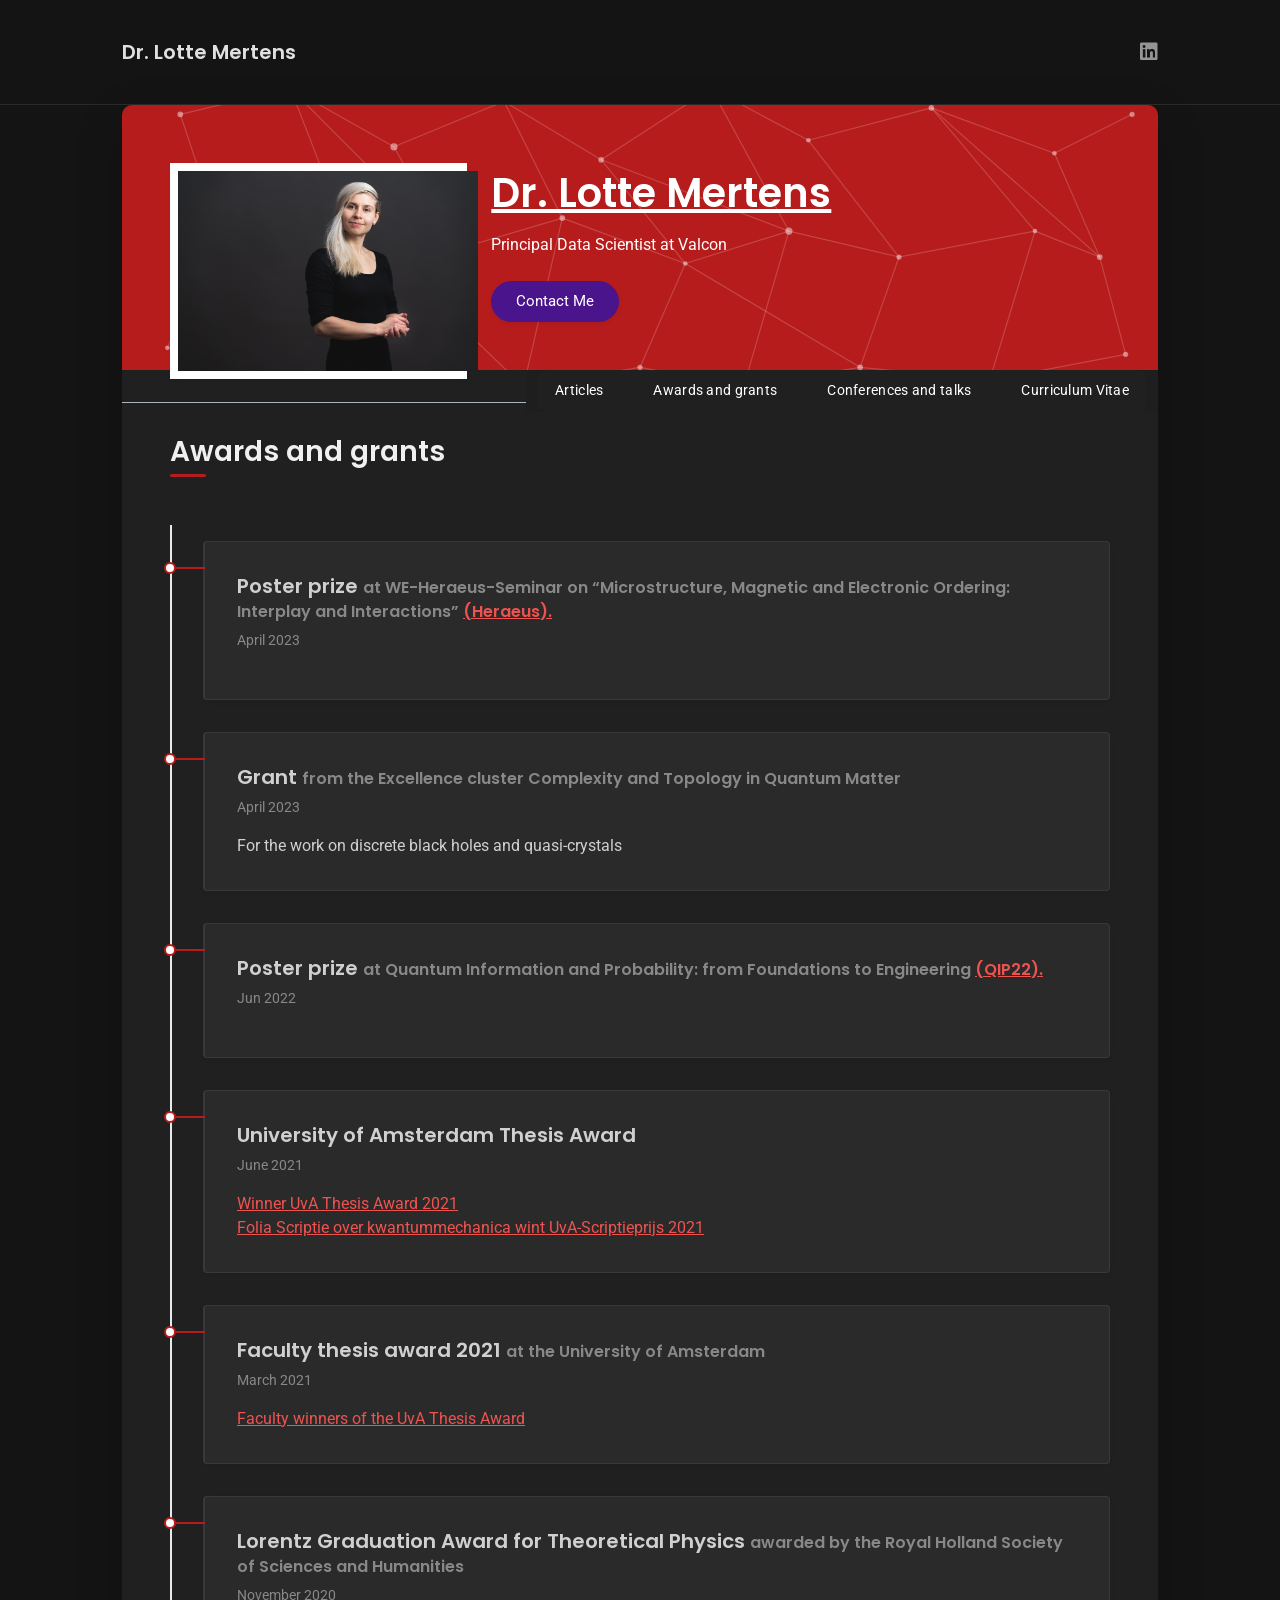
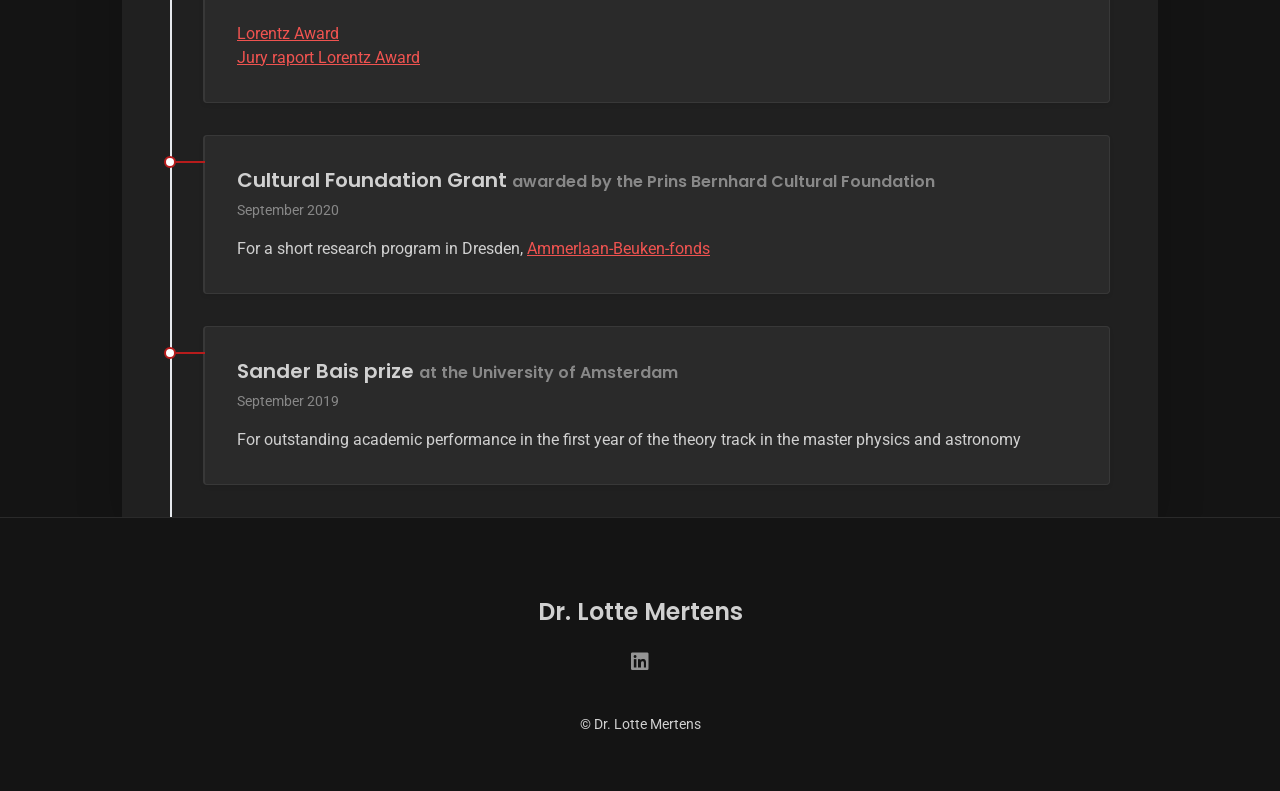
==== AG.html @ 079dd15e "Add LM favicon and constellation background to hero section" ====
<!DOCTYPE html>
<html lang="en-US">
  <head>
    <meta charset="UTF-8">
    <meta http-equiv="X-UA-Compatible" content="IE=edge">
      <meta name="description" content="Awards and Grants">
  <meta name="keywords" content="Lorentz prijs, UvA thesis prijs, Lotte Mertens, Poster Prijs, Sander Bias">
  <meta name="author" content="Lotte Mertens">
    <meta name="viewport" content="width=device-width, initial-scale=1">
    <title>Lotte Mertens Awards and Grants</title>
    <link rel="icon" href="favicon.svg" type="image/svg+xml">
    <link rel="preconnect" href="https://fonts.gstatic.com" crossorigin="crossorigin"/>
    <link rel="preload" as="style" href="https://fonts.googleapis.com/css2?family=Poppins:wght@600&amp;family=Roboto:wght@300;400;500;700&amp;display=swap"/>
    <link rel="stylesheet" href="https://fonts.googleapis.com/css2?family=Poppins:wght@600&amp;family=Roboto:wght@300;400;500;700&amp;display=swap" media="print" onload="this.media='all'"/>
    <noscript>
      <link rel="stylesheet" href="https://fonts.googleapis.com/css2?family=Poppins:wght@600&amp;family=Roboto:wght@300;400;500;700&amp;display=swap"/>
    </noscript>
    <link href="css/font-awesome/css/all.min.css?ver=2.0.0" rel="stylesheet">
    <link href="css/bootstrap.min.css?ver=2.0.0" rel="stylesheet">
    <link href="css/aos.css?ver=2.0.0" rel="stylesheet">
    <link href="css/main.css?ver=2.0.0" rel="stylesheet">
    <noscript>
      <style type="text/css">
        [data-aos] {
            opacity: 1 !important;
            transform: translate(0) scale(1) !important;
        }
      </style>
    </noscript>
  </head>
  <body id="top">
    <header class="d-print-none">
      <div class="container text-center text-lg-left">
        <div class="py-3 clearfix">
          <h1 class="site-title mb-0">Dr. Lotte Mertens</h1>
          <div class="site-nav">
            <nav role="navigation">
              <ul class="nav justify-content-center">
                <li class="nav-item"><a class="nav-link" href="https://www.linkedin.com/in/lotte-mertens-5a8a19a5/" title="LinkedIn"><i class="fab fa-linkedin"></i><span class="menu-title sr-only">LinkedIn</span></a>
                </li>
              </ul>
            </nav>
          </div>
        </div>
      </div>
    </header>
    <div class="page-content">
      <div class="container">
<div class="cover shadow-lg">
  <div class="cover-bg p-3 p-lg-4 text-white">
    <div class="row">
      <div class="col-lg-4 col-md-5">
        <div class="avatar hover-effect bg-white shadow-sm p-1"><img src="images/avatar.jpg" alt="Lotte Mertens" width="300" height="200"/></div>
      </div>
      <div class="col-lg-8 col-md-7 text-center text-md-start">
        <h2 class="h1 mt-2" data-aos="fade-left" data-aos-delay="0"><a class="text-white" href="index.html"> Dr. Lotte Mertens </a></h2>
        <p data-aos="fade-left" data-aos-delay="100">Principal Data Scientist at Valcon</p>
        <div class="d-print-none" data-aos="fade-left" data-aos-delay="200"><!-- <a class="btn btn-light shadow-sm mt-1 me-1" href="CV.pdf" target="_blank">Download CV</a> --><a class="btn btn-success shadow-sm mt-1" href="#contact">Contact Me</a></div>
      </div>
    </div>
  </div>
     <div class="site-nav">
            <nav role="navigation">
            <div class="container text-white site-page-nav">
            
			<div class="cover text-white">
              <ul class="nav justify-content-center">             
                <li class="nav-item " style="text-color: white" ><a class="btn text-white" href="Articles.html"> Articles </a>
                </li>
                 <li class="nav-item"><a class="btn text-white " href="AG.html"> Awards and grants </a>
                </li>
                 <li class="nav-item"><a class="btn text-white" href="Conferences.html"> Conferences and talks </a>
                </li> 
                <li class="nav-item"><a class="btn text-white" href="CV.html"> Curriculum Vitae </a>
                </li>
              </ul>
            </nav>
          </div>
   
  <hr class="d-print-none"/>
  <div class="work-experience-section px-3 px-lg-4">
    <h2 class="h3 mb-4 section-heading">Awards and grants</h2>
    <div class="timeline">
    <div class="timeline-card timeline-card-primary card shadow-sm">
        <div class="card-body">
          <div class="h5 mb-1">Poster prize <span class="text-muted h6">at WE-Heraeus-Seminar on “Microstructure, Magnetic and Electronic Ordering: Interplay and Interactions” <a href="https://www.we-heraeus-stiftung.de/veranstaltungen/microstructure-magnetic-and-electronic-ordering-interplay-and-interactions/report/"> (Heraeus). </a></span></div>
          <div class="text-muted text-small mb-2">April 2023 </div>
       </div>
      </div>
      
    <div class="timeline-card timeline-card-primary card shadow-sm">
        <div class="card-body">
          <div class="h5 mb-1"> Grant <span class="text-muted h6">from the Excellence cluster
Complexity and Topology in Quantum Matter </span></div>
          <div class="text-muted text-small mb-2">April 2023 </div>
          
          <div> For the work on discrete black holes and quasi-crystals </div>
          
       </div>
      </div>
      
      
      <div class="timeline-card timeline-card-primary card shadow-sm">
        <div class="card-body">
          <div class="h5 mb-1">Poster prize <span class="text-muted h6">at Quantum Information and Probability: from Foundations to Engineering <a href="https://lnu.se/en/meet-linnaeus-university/current/events/2022/qip22/"> (QIP22). </a></span></div>
          <div class="text-muted text-small mb-2">Jun 2022 </div>
       </div>
      </div>
      <div class="timeline-card timeline-card-primary card shadow-sm">
        <div class="card-body">
          <div class="h5 mb-1"> University of Amsterdam Thesis Award <span class="text-muted h6"> </span></div>
          <div class="text-muted text-small mb-2">June 2021</div>
          <div> <a href="https://bridge.uva.nl/page/scriptieprijs?lang=en-GB"> Winner UvA Thesis Award 2021 </a> </div>
          <div>
          <a href="https://www.folia.nl/actueel/146177/scriptie-over-kwantummechanica-wint-uva-scriptieprijs-2021"> Folia Scriptie over kwantummechanica wint UvA-Scriptieprijs 2021 </a>
          </div>
        </div>
      </div>
      <div class="timeline-card timeline-card-primary card shadow-sm">
        <div class="card-body">
          <div class="h5 mb-1"> Faculty thesis award 2021 <span class="text-muted h6">at the University of Amsterdam</span></div>
          <div class="text-muted text-small mb-2">March 2021</div>
          <div><a href="https://bridge.uva.nl/news/426776"> Faculty winners of the UvA Thesis Award </a> </div>
        </div>
      </div>
      <div class="timeline-card timeline-card-primary card shadow-sm">
        <div class="card-body">
          <div class="h5 mb-1"> Lorentz Graduation Award for Theoretical
Physics <span class="text-muted h6"> awarded by the Royal Holland
Society of Sciences and Humanities</span></div>
          <div class="text-muted text-small mb-2">November 2020</div>
          <div> <a href="https://iop.uva.nl/content/news/2020/11/lotte-mertens-wins-lorentz-graduation-award.html#:~:text=The%20Lorentz%20Graduation%20Award%20for%20Theoretical%20Physics%20is%20one%20of,supervision%20of%20Jasper%20van%20Wezel."> Lorentz Award </a> </div>
       <div> <a href="https://khmw.nl/wp-content/uploads/Juryrapport-Lorentz-Afstudeerprijs-voor-Theoretische-Natuurkunde-2020.pdf"> Jury raport Lorentz Award </a>   </div>    
        </div> 
      </div>
      <div class="timeline-card timeline-card-primary card shadow-sm">
        <div class="card-body">
          <div class="h5 mb-1"> Cultural Foundation Grant <span class="text-muted h6">awarded by the Prins Bernhard Cultural Foundation</span></div>
          <div class="text-muted text-small mb-2">September 2020</div>
          <div>For a short research program in Dresden, <a href="https://www.cultuurfonds.nl/fonds/ammerlaan-beuken-fonds"> Ammerlaan-Beuken-fonds </a>  </div>
        </div>
      </div>
      <div class="timeline-card timeline-card-primary card shadow-sm">
        <div class="card-body">
          <div class="h5 mb-1"> Sander Bais prize <span class="text-muted h6">at the University of Amsterdam </span></div>
          <div class="text-muted text-small mb-2"> September 2019</div>
          <div> For outstanding academic performance in the first year of the theory track in the master physics and astronomy  </div>
        </div>
      </div>
    </div>
  </div>
</div>
    </div>
    <footer class="pt-4 pb-4 text-muted text-center d-print-none">
      <div class="container">
        <div class="my-3">
          <div class="h4">Dr. Lotte Mertens</div>
          <div class="footer-nav">
            <nav role="navigation">
               <ul class="nav justify-content-center">
                <li class="nav-item"><a class="nav-link" href="https://www.linkedin.com/in/lotte-mertens-5a8a19a5/" title="LinkedIn"><i class="fab fa-linkedin"></i><span class="menu-title sr-only">LinkedIn</span></a>
                </li>
              </ul>
            </nav>
          </div>
        </div>
        <div class="text-small">
          <div class="mb-1">&copy; Dr. Lotte Mertens</div>
        </div>
      </div>
    </footer>
    <script src="scripts/bootstrap.bundle.min.js?ver=2.0.0"></script>
    <script src="scripts/aos.js?ver=2.0.0"></script>
    <script src="scripts/main.js?ver=2.0.0"></script>
  </body>
</html>
---- css/main.css ----
/* Buttons */
.butt {
   color: white;
   border: 1px outset #4A148C;
   background-color: #4A148C;
   height:50px;
   width:100px;
   padding:.375rem 
}
.butt:hover {
   color:#000;background-color:white ;border-color:#4A148C}


/* Inputs */
.bg-photo{ 
background-color: #B71C1C;
  background-image: url("data:image/svg+xml,%3Csvg xmlns='http://www.w3.org/2000/svg' width='100' height='100' viewBox='0 0 100 100'%3E%3Cg fill-rule='evenodd'%3E%3Cg fill='%23ffffff' fill-opacity='0.12'%3E%3Cpath opacity='.5' d='M96 [base64] 0v-9h-9v9h9zm-10 0v-9h-9v9h9zm-10 0v-9h-9v9h9zm-10 0v-9h-9v9h9zm-10 0v-9h-9v9h9zm-10 0v-9h-9v9h9zm-10 0v-9h-9v9h9zm-10 0v-9h-9v9h9zm-9-10h9v-9h-9v9zm10 0h9v-9h-9v9zm10 0h9v-9h-9v9zm10 0h9v-9h-9v9zm10 0h9v-9h-9v9zm10 0h9v-9h-9v9zm10 0h9v-9h-9v9zm10 0h9v-9h-9v9zm9-10v-9h-9v9h9zm-10 0v-9h-9v9h9zm-10 0v-9h-9v9h9zm-10 0v-9h-9v9h9zm-10 0v-9h-9v9h9zm-10 0v-9h-9v9h9zm-10 0v-9h-9v9h9zm-10 0v-9h-9v9h9zm-9-10h9v-9h-9v9zm10 0h9v-9h-9v9zm10 0h9v-9h-9v9zm10 0h9v-9h-9v9zm10 0h9v-9h-9v9zm10 0h9v-9h-9v9zm10 0h9v-9h-9v9zm10 0h9v-9h-9v9zm9-10v-9h-9v9h9zm-10 0v-9h-9v9h9zm-10 0v-9h-9v9h9zm-10 0v-9h-9v9h9zm-10 0v-9h-9v9h9zm-10 0v-9h-9v9h9zm-10 0v-9h-9v9h9zm-10 0v-9h-9v9h9zm-9-10h9v-9h-9v9zm10 0h9v-9h-9v9zm10 0h9v-9h-9v9zm10 0h9v-9h-9v9zm10 0h9v-9h-9v9zm10 0h9v-9h-9v9zm10 0h9v-9h-9v9zm10 0h9v-9h-9v9zm9-10v-9h-9v9h9zm-10 0v-9h-9v9h9zm-10 0v-9h-9v9h9zm-10 0v-9h-9v9h9zm-10 0v-9h-9v9h9zm-10 0v-9h-9v9h9zm-10 0v-9h-9v9h9zm-10 0v-9h-9v9h9zm-9-10h9v-9h-9v9zm10 0h9v-9h-9v9zm10 0h9v-9h-9v9zm10 0h9v-9h-9v9zm10 0h9v-9h-9v9zm10 0h9v-9h-9v9zm10 0h9v-9h-9v9zm10 0h9v-9h-9v9z'/%3E%3Cpath d='M6 5V0H5v5H0v1h5v94h1V6h94V5H6z'/%3E%3C/g%3E%3C/g%3E%3C/svg%3E");
  border-radius: 10px 10px 0 0; 
}

.bg-collapse{
background-color: white;
background-image: url('Collapse.jpeg');
background-size: 100% 100%;
padding: 10rem;
border-radius: 10px 10px 0 0; 
}


/* Timeline custom component */
.timeline {
  border-left: 2px solid #E6E9ED;
  padding: 1rem 0; }

.timeline-card {
  position: relative;
  margin-left: 31px;
  border-left: 2px solid;
  margin-bottom: 2rem; }

.timeline-card:last-child {
  margin-bottom: 1rem; }

.timeline-card:before {
  content: '';
  display: inline-block;
  position: absolute;
  background-color: #fff;
  border-radius: 10px;
  width: 12px;
  height: 12px;
  top: 20px;
  left: -41px;
  border: 2px solid;
  z-index: 2; }

.timeline-card:after {
  content: '';
  display: inline-block;
  position: absolute;
  background-color: currentColor;
  width: 29px;
  height: 2px;
  top: 25px;
  left: -29px;
  z-index: 1; }

.timeline-card-primary {
  border-left-color: #B71C1C; }

.timeline-card-primary:before {
  border-color: #B71C1C; }

.timeline-card-primary:after {
  background-color: #B71C1C; }

.timeline-card-success {
  border-left-color: #4A148C; }

.timeline-card-success:before {
  border-color: #4A148C; }

.timeline-card-success:after {
  background-color: #4A148C; }

html {
  scroll-behavior: smooth; }

.site-title {
  font-size: 1.25rem;
  line-height: 2.5rem; }

.nav-link {
  padding: 0;
  font-size: 1.25rem;
  line-height: 2.5rem;
  color: rgba(0, 0, 0, 0.5); }

.nav-link:hover,
.nav-link:focus,
.active .nav-link {
  color: rgba(0, 0, 0, 0.8); }

.nav-item + .nav-item {
  margin-left: 1rem; }

.cover {
  border-radius: 10px; }

.cover-bg {
  background-color: #B71C1C;
  background-image: url("../images/constellation.svg");
  background-size: cover;
  background-position: center;
  background-repeat: no-repeat;
  border-radius: 10px 10px 0 0; }

.avatar {
  max-width: 316px;
  max-height: 216px;
  margin-top: 10px;
  text-align: center;
  margin-left: auto;
  margin-right: auto; }

/* 
.avatar img {
   Safari 6.0 - 9.0 
  filter: grayscale(100%); }
 */

footer a:not(.nav-link) {
  color: inherit;
  border-bottom: 1px dashed;
  text-decoration: none;
  cursor: pointer; }

@media (min-width: 48em) {
  .site-title {
    float: left; }
  .site-nav {
    float: right; }
  .avatar {
    margin-bottom: -80px;
    margin-left: 0; } }

/* === Design refresh ====================================================== */

/* Dark page navigation bar */
.site-page-nav {
  background-color: #1e1e1e; }

.site-page-nav .btn {
  color: rgba(255, 255, 255, 0.8);
  font-size: 0.9rem;
  letter-spacing: 0.02em;
  border-radius: 0;
  padding: 0.6rem 1rem;
  transition: color 0.15s, background-color 0.15s; }

.site-page-nav .btn:hover {
  color: #fff;
  background-color: rgba(183, 28, 28, 0.3); }

/* Red accent button */
.btn-accent {
  background-color: #B71C1C;
  border-color: #B71C1C;
  color: #fff; }

.btn-accent:hover {
  background-color: #8e1414;
  border-color: #8e1414;
  color: #fff; }

/* Section headings with red underline accent */
.section-heading::after {
  content: '';
  display: block;
  width: 36px;
  height: 3px;
  background-color: #B71C1C;
  margin-top: 0.35rem;
  border-radius: 2px; }

/* Hero bio text in cover */
.hero-bio {
  font-size: 0.92rem;
  line-height: 1.65;
  opacity: 0.92; }

/* === Dark theme ========================================================== */

body {
  background-color: #141414;
  color: #d0d0d0; }

header {
  background-color: #141414;
  border-bottom: 1px solid #2a2a2a; }

.site-title {
  color: #e0e0e0 !important; }

.nav-link {
  color: rgba(255, 255, 255, 0.55) !important; }

.nav-link:hover,
.nav-link:focus,
.active .nav-link {
  color: rgba(255, 255, 255, 0.9) !important; }

.cover {
  background-color: #202020 !important; }

.card,
.card.shadow-sm {
  background-color: #2a2a2a !important;
  border-color: #383838 !important;
  color: #d0d0d0; }

.card-body {
  color: #d0d0d0; }

.text-muted {
  color: #888 !important; }

.text-secondary {
  color: #999 !important; }

.text-primary {
  color: #ef5350 !important; }

.text-success {
  color: #ef9a9a !important; }

a {
  color: #ef5350; }

a:hover {
  color: #B71C1C; }

hr {
  border-color: #2e2e2e;
  opacity: 1; }

.progress {
  background-color: #383838; }

.form-control {
  background-color: #2a2a2a;
  border-color: #383838;
  color: #d0d0d0; }

.form-control::placeholder {
  color: #555; }

.form-control:focus {
  background-color: #333;
  border-color: #B71C1C;
  color: #d0d0d0;
  box-shadow: 0 0 0 0.2rem rgba(183, 28, 28, 0.25); }

footer {
  background-color: #141414 !important;
  border-top: 1px solid #2a2a2a; }

.page-content {
  color: #d0d0d0; }

.about-section,
.work-experience-section,
.education-section,
.skills-section,
.contant-section {
  background-color: #202020; }

h1, h2, h3, h4, h5, h6 {
  color: #f0f0f0; }

.container {
  color: #d0d0d0; }

.border-secondary {
  border-color: #333 !important; }

/* ========================================================================= */

/* Compact conference cards */
.conference-card {
  border-left: 2px solid #B71C1C;
  padding: 0.45rem 0.9rem;
  margin-bottom: 0.4rem;
  background: #2a2a2a;
  border-radius: 0 3px 3px 0; }

.conference-card .conf-header {
  display: flex;
  justify-content: space-between;
  align-items: baseline;
  gap: 1rem; }

.conference-card .conf-title {
  font-weight: 600;
  font-size: 0.88rem;
  color: #f0f0f0; }

.conference-card .conf-date {
  font-size: 0.75rem;
  color: #777;
  white-space: nowrap;
  flex-shrink: 0; }

.conference-card .conf-desc {
  font-size: 0.82rem;
  color: #999;
  margin-top: 0.1rem;
  margin-bottom: 0; }

.conference-card img {
  margin-top: 0.5rem;
  max-width: 160px;
  height: auto;
  border-radius: 3px; }

/* Highlight cards (Recent highlights on homepage) */
.highlight-card {
  border-left: 3px solid #B71C1C;
  padding: 0.85rem 1rem 0.85rem 1.25rem;
  margin-bottom: 1.25rem;
  background: #2a2a2a;
  border-radius: 0 4px 4px 0;
  transition: box-shadow 0.15s; }

.highlight-card:hover {
  box-shadow: 0 2px 8px rgba(183, 28, 28, 0.15); }

.highlight-date {
  display: inline-block;
  font-size: 0.75rem;
  font-weight: 600;
  letter-spacing: 0.06em;
  text-transform: uppercase;
  color: #ef9a9a;
  margin-bottom: 0.4rem; }

.highlight-card p {
  margin-bottom: 0;
  color: #d0d0d0; }

/* Publication cards */
.paper-card {
  border-left: 3px solid #B71C1C;
  padding: 0.85rem 1rem 0.85rem 1.25rem;
  margin-bottom: 1.25rem;
  background: #2a2a2a;
  border-radius: 0 4px 4px 0;
  transition: box-shadow 0.15s; }

.paper-card:hover {
  box-shadow: 0 2px 8px rgba(183, 28, 28, 0.15); }

.paper-card .paper-title {
  font-weight: 600;
  margin-bottom: 0.2rem;
  color: #f0f0f0; }

.paper-card .paper-meta {
  font-size: 0.85rem;
  color: #6c757d;
  margin-bottom: 0.1rem; }

.paper-card .paper-abstract {
  font-size: 0.85rem;
  color: #6c757d;
  margin-top: 0.5rem;
  line-height: 1.55; }

/* All progress bars — unified red */
.progress-bar {
  background-color: #B71C1C !important; }

/* Education timeline — lighter red variant */
.timeline-card-success {
  border-left-color: #ef9a9a; }

.timeline-card-success:before {
  border-color: #ef9a9a; }

.timeline-card-success:after {
  background-color: #ef9a9a; }

/* ========================================================================= */

@media print {
  body {
    background-color: #fff; }
  .container {
    width: auto;
    max-width: 100%;
    padding: 0; }
  .cover, .cover-bg {
    border-radius: 0; }
  .cover.shadow-lg {
    box-shadow: none !important; }
  .cover-bg {
    padding: 5rem !important;
    padding-bottom: 10px !important; }
  .avatar {
    margin-top: -10px; }
  .about-section {
    padding: 6.5rem 5rem 2rem !important; }
  .skills-section,
  .work-experience-section,
  .education-section,
  .contant-section {
    padding: 1.5rem 5rem 2rem !important; }
  .page-break {
    padding-top: 5rem;
    page-break-before: always; } }
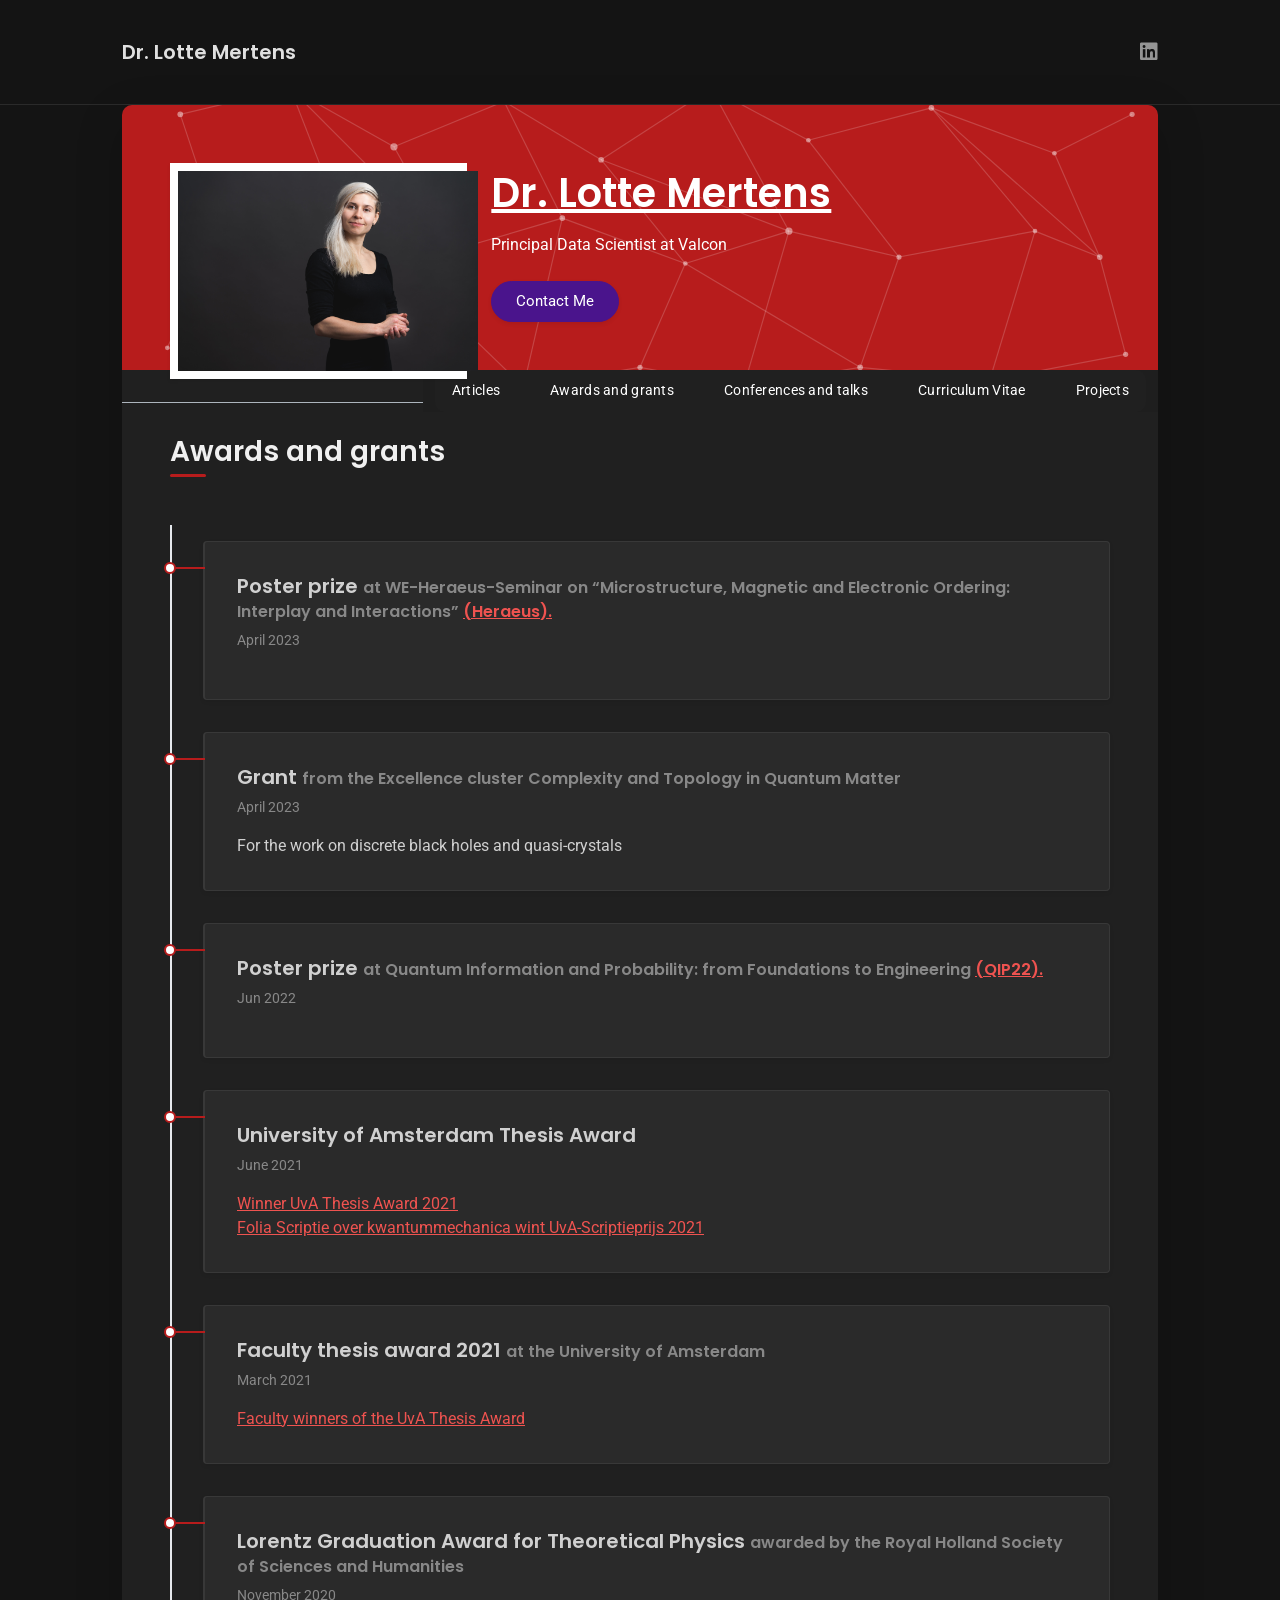
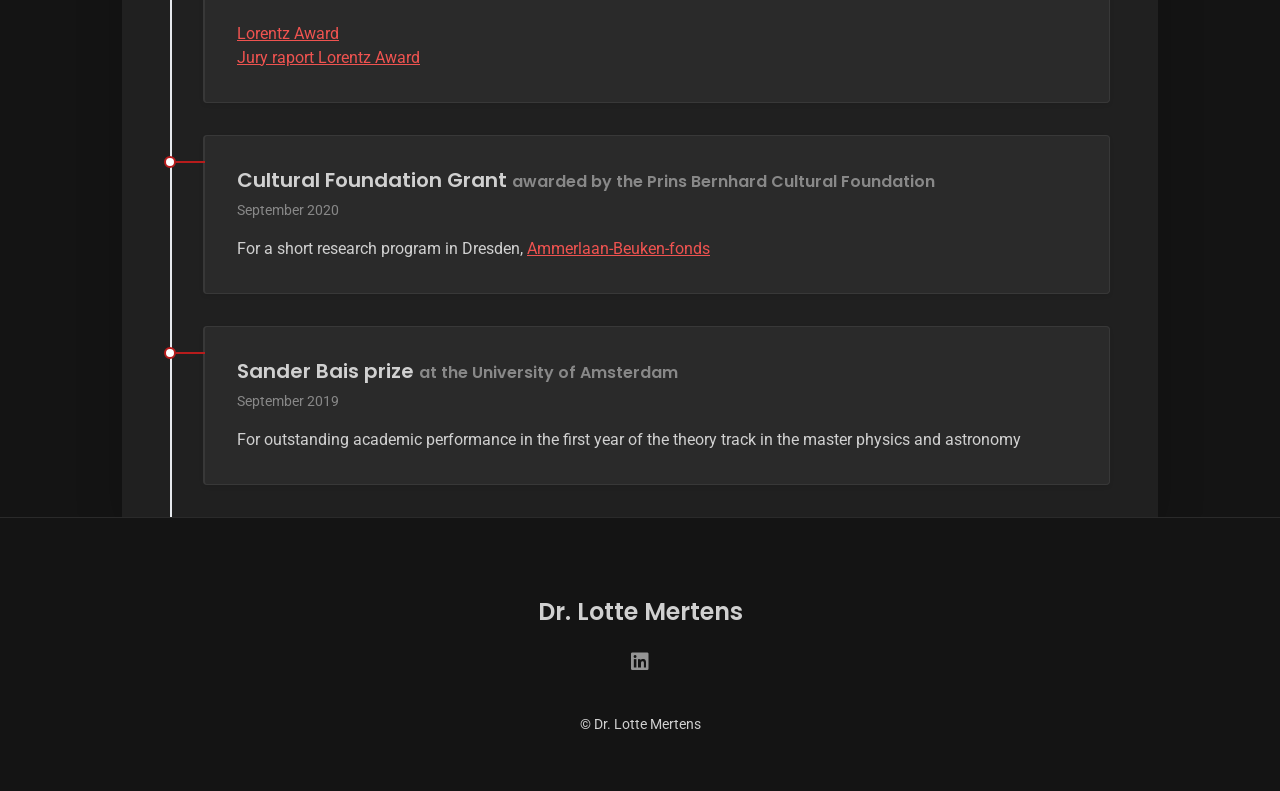
==== commit b47f6478: "Add Projects page with Windward card, add Projects to nav on all pages" ====
--- a/AG.html
+++ b/AG.html
@@ -72,6 +72,8 @@
                  <li class="nav-item"><a class="btn text-white" href="Conferences.html"> Conferences and talks </a>
                 </li> 
                 <li class="nav-item"><a class="btn text-white" href="CV.html"> Curriculum Vitae </a>
+                </li>
+                <li class="nav-item"><a class="btn text-white" href="Projects.html"> Projects </a>
                 </li>
               </ul>
             </nav>
--- a/css/main.css
+++ b/css/main.css
@@ -285,6 +285,48 @@
   border-color: #333 !important; }
 
 /* ========================================================================= */
+
+/* Project cards */
+.project-card {
+  border-left: 3px solid #B71C1C;
+  padding: 1.1rem 1.25rem;
+  margin-bottom: 1.5rem;
+  background: #2a2a2a;
+  border-radius: 0 4px 4px 0;
+  transition: box-shadow 0.15s; }
+
+.project-card:hover {
+  box-shadow: 0 2px 12px rgba(183, 28, 28, 0.2); }
+
+.project-title {
+  font-size: 1.15rem;
+  font-weight: 700;
+  color: #f0f0f0;
+  margin-bottom: 0.1rem; }
+
+.project-tagline {
+  font-size: 0.85rem;
+  color: #ef9a9a;
+  margin-bottom: 0; }
+
+.project-desc {
+  font-size: 0.88rem;
+  color: #b0b0b0;
+  line-height: 1.6;
+  margin-bottom: 0.75rem; }
+
+.project-tags {
+  display: flex;
+  flex-wrap: wrap;
+  gap: 0.4rem; }
+
+.project-tag {
+  font-size: 0.75rem;
+  background: #383838;
+  color: #999;
+  border-radius: 3px;
+  padding: 0.15rem 0.5rem;
+  letter-spacing: 0.02em; }
 
 /* Compact conference cards */
 .conference-card {
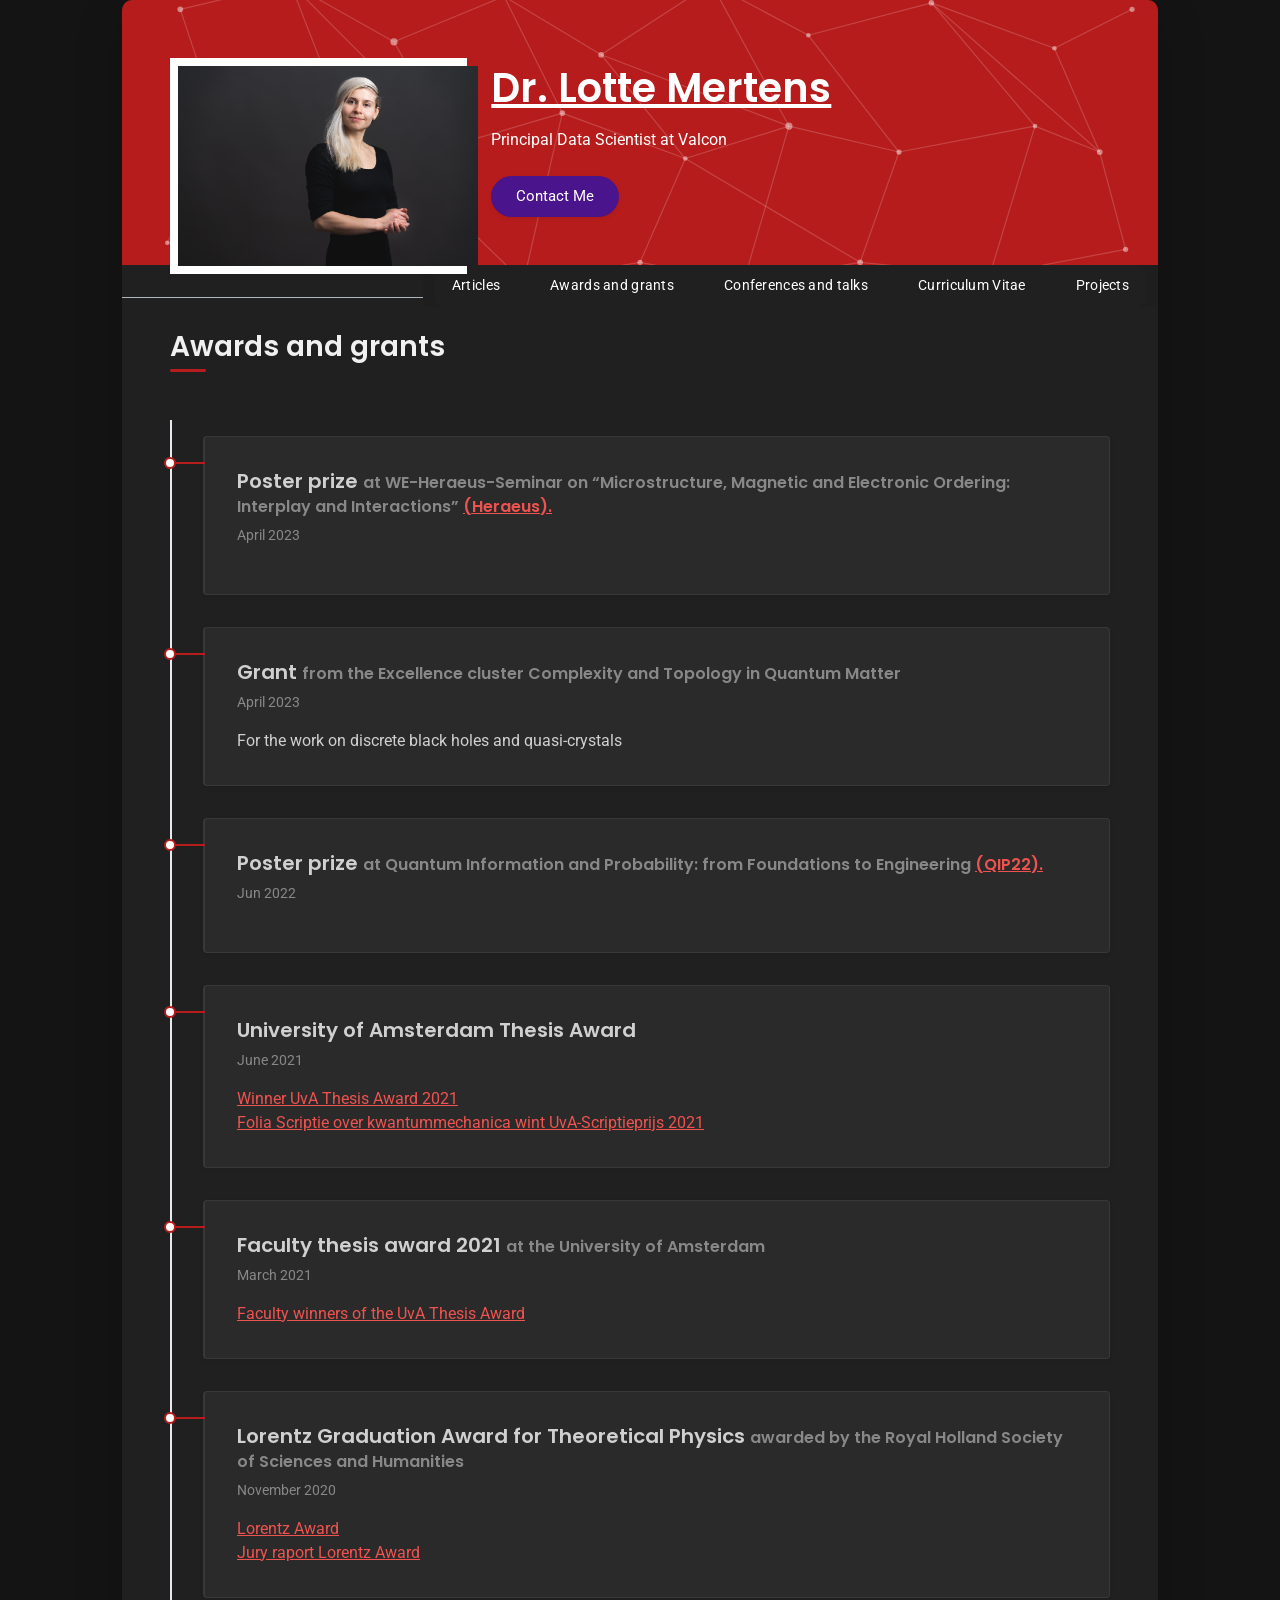
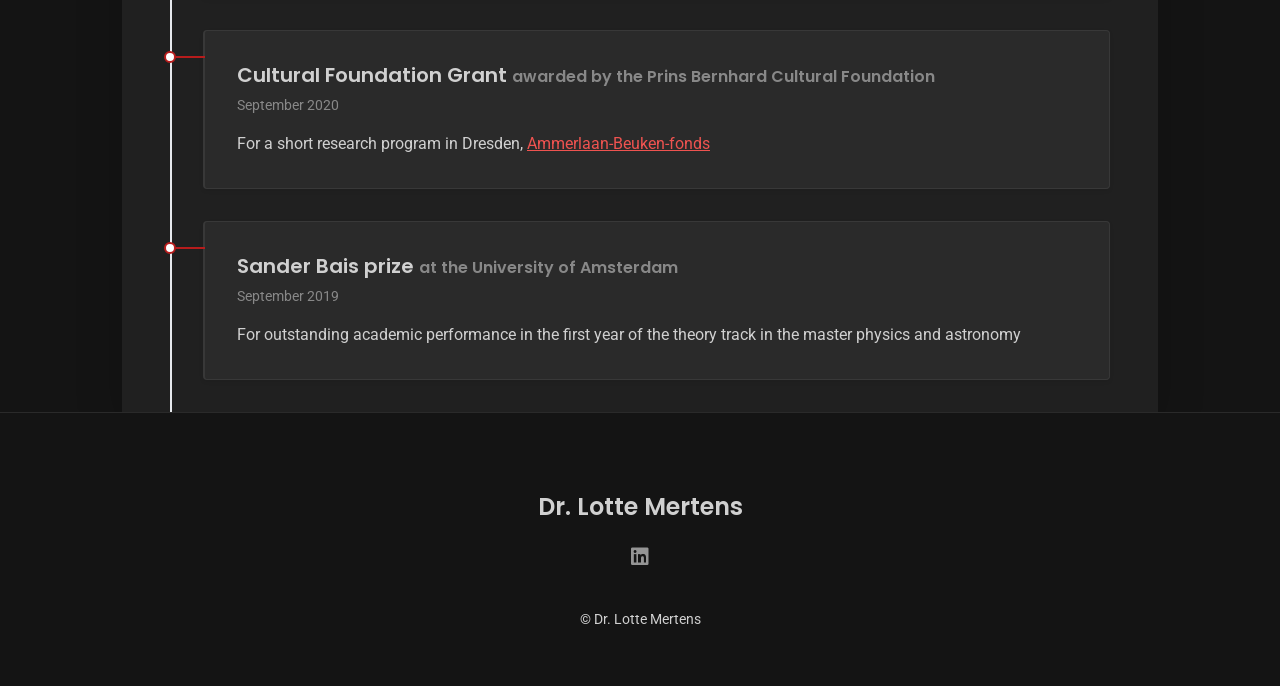
==== commit 51ebb853: "Remove redundant header with site title from all pages" ====
--- a/AG.html
+++ b/AG.html
@@ -29,22 +29,7 @@
     </noscript>
   </head>
   <body id="top">
-    <header class="d-print-none">
-      <div class="container text-center text-lg-left">
-        <div class="py-3 clearfix">
-          <h1 class="site-title mb-0">Dr. Lotte Mertens</h1>
-          <div class="site-nav">
-            <nav role="navigation">
-              <ul class="nav justify-content-center">
-                <li class="nav-item"><a class="nav-link" href="https://www.linkedin.com/in/lotte-mertens-5a8a19a5/" title="LinkedIn"><i class="fab fa-linkedin"></i><span class="menu-title sr-only">LinkedIn</span></a>
-                </li>
-              </ul>
-            </nav>
-          </div>
-        </div>
-      </div>
-    </header>
-    <div class="page-content">
+<div class="page-content">
       <div class="container">
 <div class="cover shadow-lg">
   <div class="cover-bg p-3 p-lg-4 text-white">
--- a/css/main.css
+++ b/css/main.css
@@ -195,12 +195,6 @@
   background-color: #141414;
   color: #d0d0d0; }
 
-header {
-  background-color: #141414;
-  border-bottom: 1px solid #2a2a2a; }
-
-.site-title {
-  color: #e0e0e0 !important; }
 
 .nav-link {
   color: rgba(255, 255, 255, 0.55) !important; }
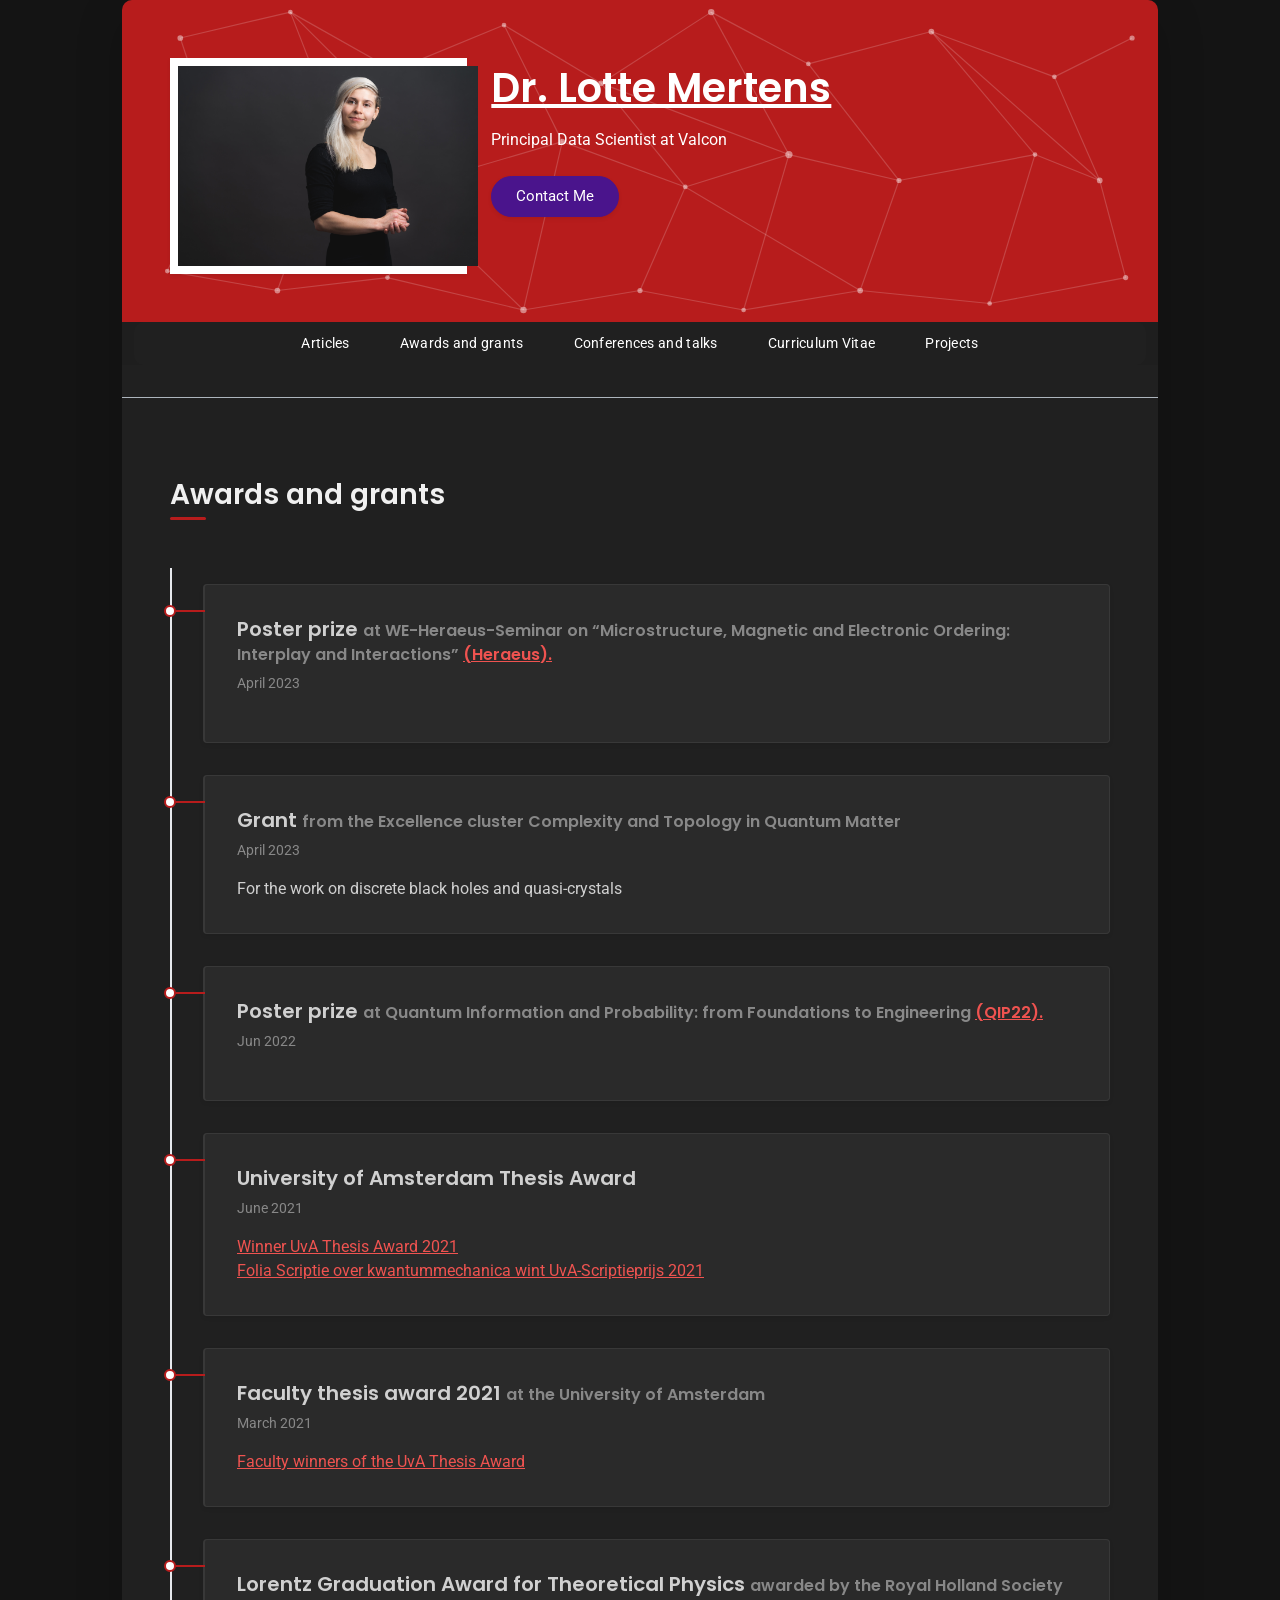
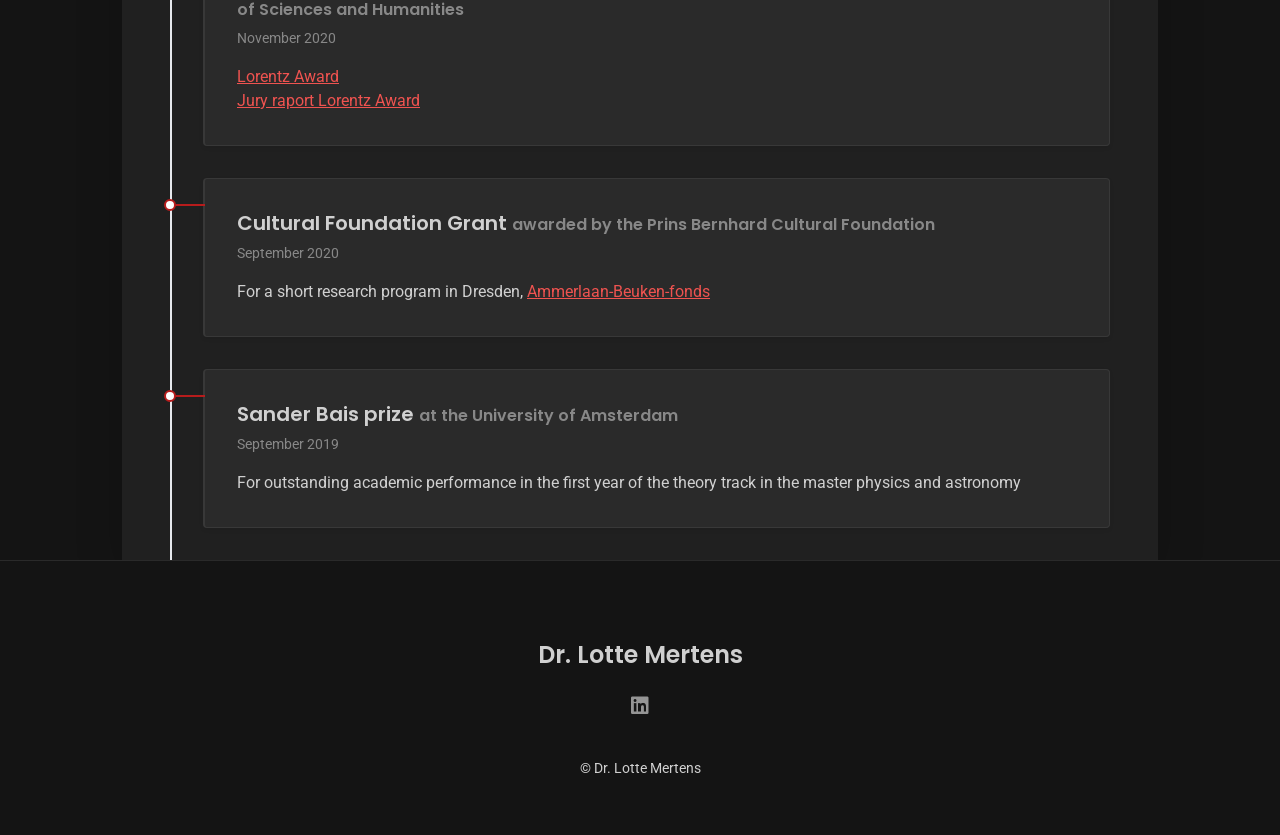
==== commit 13860bc1: "Standardise section heading padding across all pages" ====
--- a/AG.html
+++ b/AG.html
@@ -65,7 +65,7 @@
           </div>
    
   <hr class="d-print-none"/>
-  <div class="work-experience-section px-3 px-lg-4">
+  <div class="work-experience-section pt-4 px-3 px-lg-4">
     <h2 class="h3 mb-4 section-heading">Awards and grants</h2>
     <div class="timeline">
     <div class="timeline-card timeline-card-primary card shadow-sm">
--- a/css/main.css
+++ b/css/main.css
@@ -136,12 +136,7 @@
   cursor: pointer; }
 
 @media (min-width: 48em) {
-  .site-title {
-    float: left; }
-  .site-nav {
-    float: right; }
   .avatar {
-    margin-bottom: -80px;
     margin-left: 0; } }
 
 /* === Design refresh ====================================================== */
@@ -328,7 +323,11 @@
   padding: 0.45rem 0.9rem;
   margin-bottom: 0.4rem;
   background: #2a2a2a;
-  border-radius: 0 3px 3px 0; }
+  border-radius: 0 3px 3px 0;
+  transition: box-shadow 0.15s; }
+
+.conference-card:hover {
+  box-shadow: 0 2px 12px rgba(183, 28, 28, 0.2); }
 
 .conference-card .conf-header {
   display: flex;
@@ -369,7 +368,7 @@
   transition: box-shadow 0.15s; }
 
 .highlight-card:hover {
-  box-shadow: 0 2px 8px rgba(183, 28, 28, 0.15); }
+  box-shadow: 0 2px 12px rgba(183, 28, 28, 0.2); }
 
 .highlight-date {
   display: inline-block;
@@ -394,7 +393,7 @@
   transition: box-shadow 0.15s; }
 
 .paper-card:hover {
-  box-shadow: 0 2px 8px rgba(183, 28, 28, 0.15); }
+  box-shadow: 0 2px 12px rgba(183, 28, 28, 0.2); }
 
 .paper-card .paper-title {
   font-weight: 600;
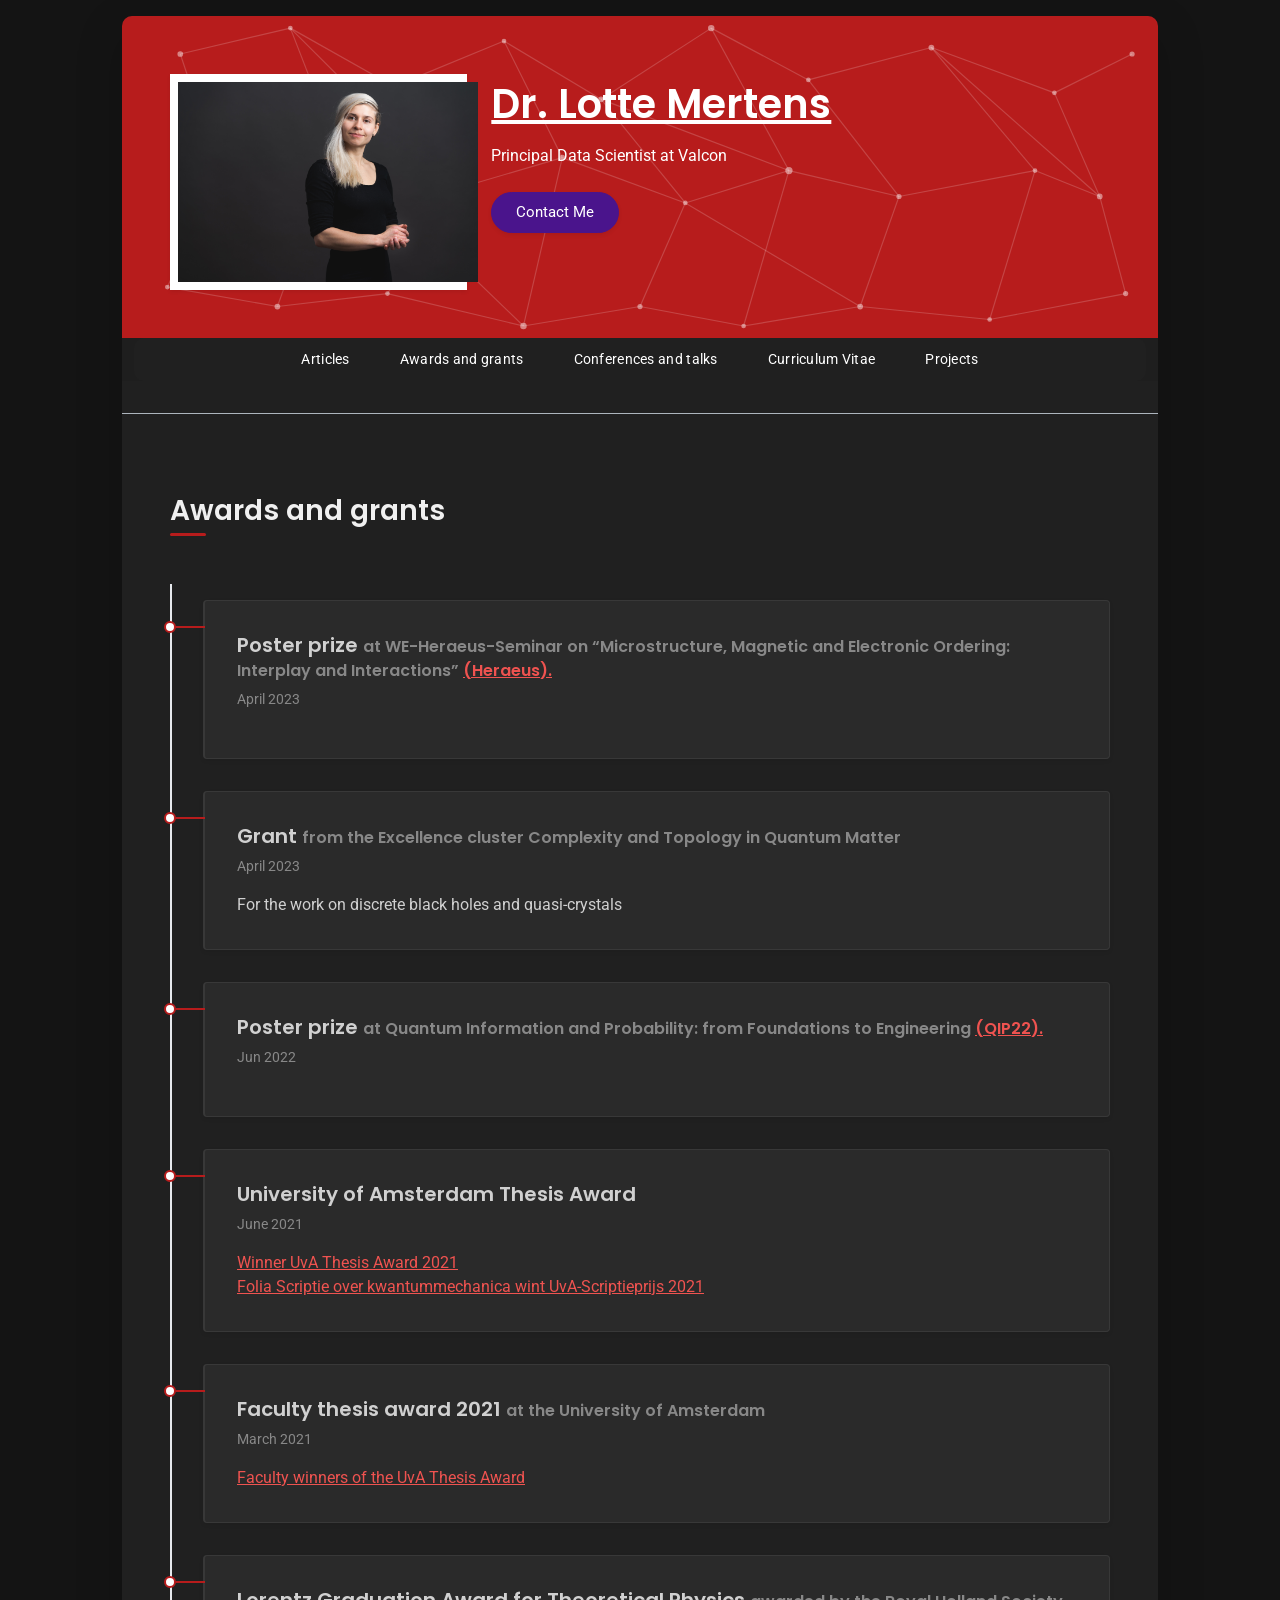
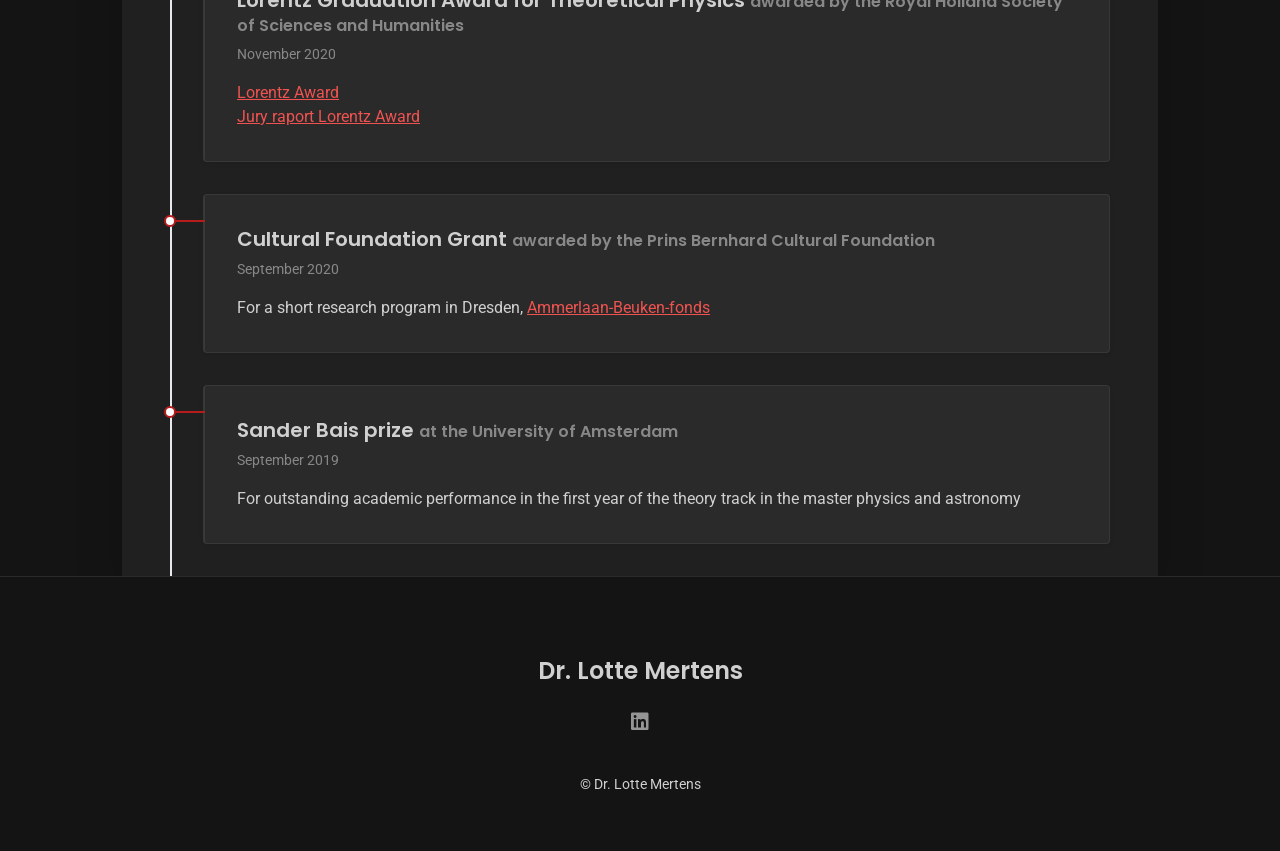
==== commit 49b1da13: "Add pt-2 black strip above hero on all pages for consistency" ====
--- a/AG.html
+++ b/AG.html
@@ -30,7 +30,7 @@
   </head>
   <body id="top">
 <div class="page-content">
-      <div class="container">
+      <div class="container pt-2">
 <div class="cover shadow-lg">
   <div class="cover-bg p-3 p-lg-4 text-white">
     <div class="row">
--- a/css/main.css
+++ b/css/main.css
@@ -114,6 +114,10 @@
   background-position: center;
   background-repeat: no-repeat;
   border-radius: 10px 10px 0 0; }
+
+@media (min-width: 768px) {
+  .cover-bg {
+    min-height: 270px; } }
 
 .avatar {
   max-width: 316px;
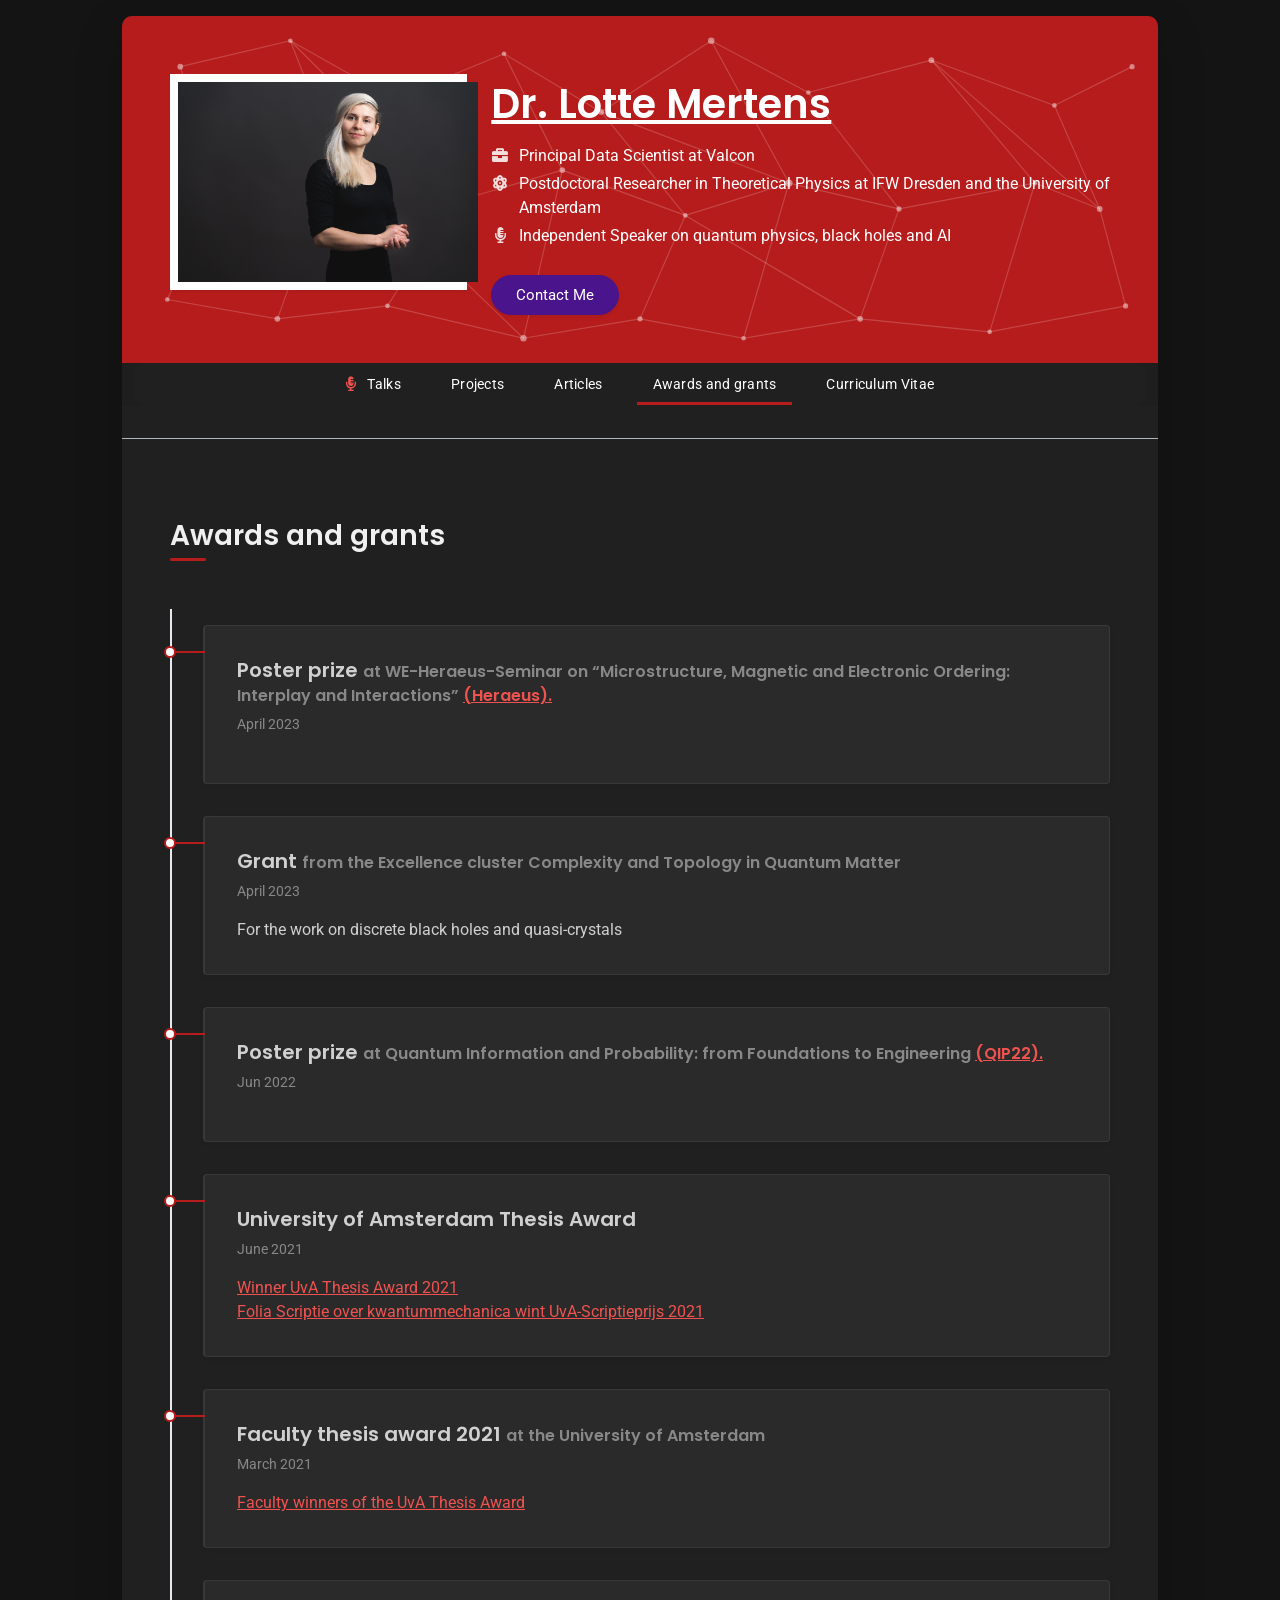
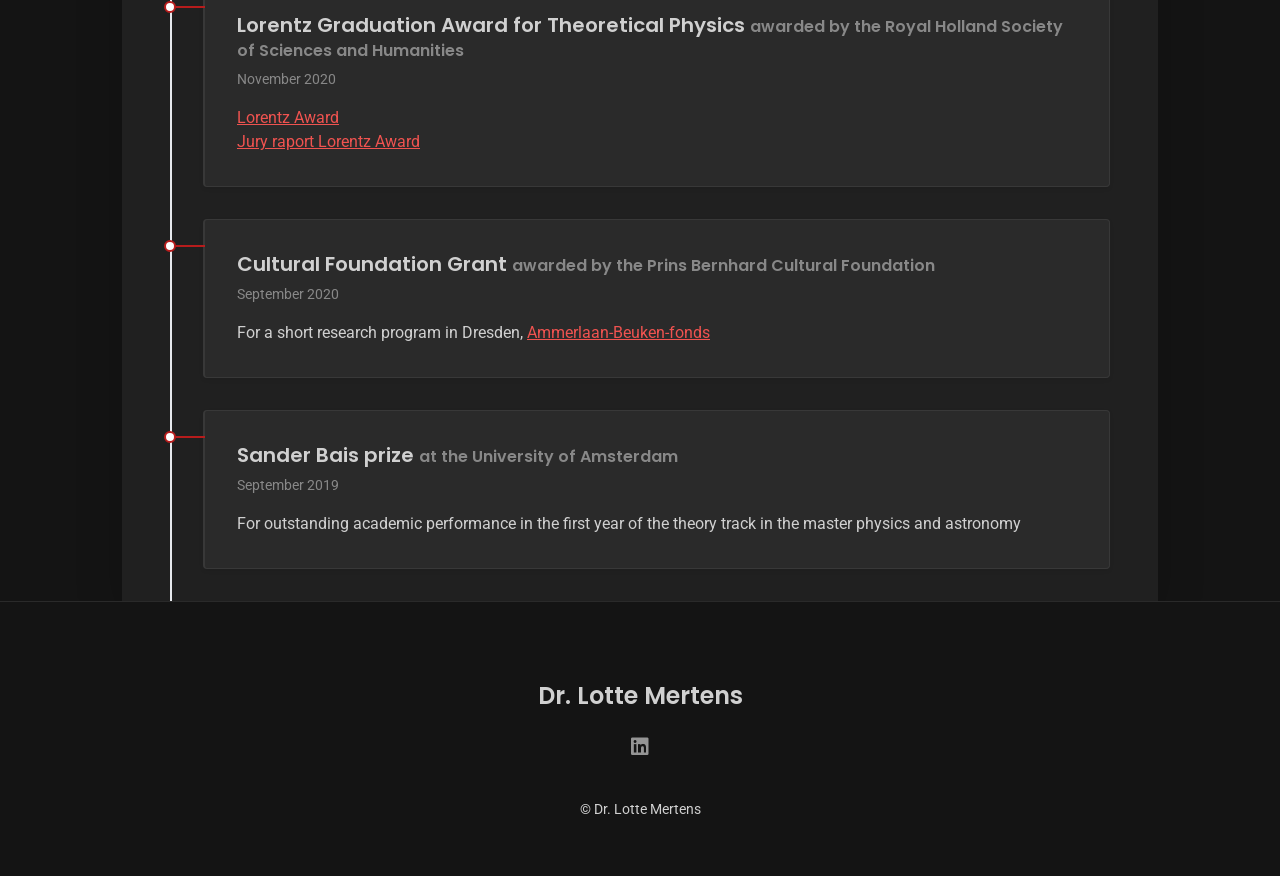
==== commit 4d398a68: "Redesign site around speaking: new Talks page, DUS talk, roles in header - Add Talks.html with featu" ====
--- a/AG.html
+++ b/AG.html
@@ -39,7 +39,11 @@
       </div>
       <div class="col-lg-8 col-md-7 text-center text-md-start">
         <h2 class="h1 mt-2" data-aos="fade-left" data-aos-delay="0"><a class="text-white" href="index.html"> Dr. Lotte Mertens </a></h2>
-        <p data-aos="fade-left" data-aos-delay="100">Principal Data Scientist at Valcon</p>
+        <ul class="hero-roles" data-aos="fade-left" data-aos-delay="100">
+          <li><i class="fas fa-briefcase"></i>Principal Data Scientist at Valcon</li>
+          <li><i class="fas fa-atom"></i>Postdoctoral Researcher in Theoretical Physics at IFW Dresden and the University of Amsterdam</li>
+          <li><i class="fas fa-microphone-alt"></i>Independent Speaker on quantum physics, black holes and AI</li>
+        </ul>
         <div class="d-print-none" data-aos="fade-left" data-aos-delay="200"><!-- <a class="btn btn-light shadow-sm mt-1 me-1" href="CV.pdf" target="_blank">Download CV</a> --><a class="btn btn-success shadow-sm mt-1" href="#contact">Contact Me</a></div>
       </div>
     </div>
@@ -49,18 +53,13 @@
             <div class="container text-white site-page-nav">
             
 			<div class="cover text-white">
-              <ul class="nav justify-content-center">             
-                <li class="nav-item " style="text-color: white" ><a class="btn text-white" href="Articles.html"> Articles </a>
-                </li>
-                 <li class="nav-item"><a class="btn text-white " href="AG.html"> Awards and grants </a>
-                </li>
-                 <li class="nav-item"><a class="btn text-white" href="Conferences.html"> Conferences and talks </a>
-                </li> 
-                <li class="nav-item"><a class="btn text-white" href="CV.html"> Curriculum Vitae </a>
-                </li>
-                <li class="nav-item"><a class="btn text-white" href="Projects.html"> Projects </a>
-                </li>
-              </ul>
+              <ul class="nav justify-content-center">
+                  <li class="nav-item"><a class="btn text-white nav-talks" href="Talks.html"><i class="fas fa-microphone-alt me-1"></i> Talks</a></li>
+                  <li class="nav-item"><a class="btn text-white" href="Projects.html">Projects</a></li>
+                  <li class="nav-item"><a class="btn text-white" href="Articles.html">Articles</a></li>
+                  <li class="nav-item"><a class="btn text-white active" href="AG.html" aria-current="page">Awards and grants</a></li>
+                  <li class="nav-item"><a class="btn text-white" href="CV.html">Curriculum Vitae</a></li>
+                </ul>
             </nav>
           </div>
    
--- a/css/main.css
+++ b/css/main.css
@@ -182,6 +182,28 @@
   margin-top: 0.35rem;
   border-radius: 2px; }
 
+/* Hero role list under the name */
+.hero-roles {
+  display: inline-block;
+  text-align: left;
+  list-style: none;
+  padding: 0;
+  margin: 0 0 0.9rem;
+  font-size: 0.98rem;
+  line-height: 1.5; }
+
+.hero-roles li {
+  display: flex;
+  align-items: baseline;
+  gap: 0.6rem;
+  margin-bottom: 0.3rem; }
+
+.hero-roles i {
+  width: 1.1rem;
+  flex-shrink: 0;
+  text-align: center;
+  opacity: 0.85; }
+
 /* Hero bio text in cover */
 .hero-bio {
   font-size: 0.92rem;
@@ -428,6 +450,188 @@
 
 .timeline-card-success:after {
   background-color: #ef9a9a; }
+
+/* === Talks / speaking ==================================================== */
+
+/* Active page + Talks emphasis in the nav */
+.site-page-nav .btn.active {
+  color: #fff !important;
+  box-shadow: inset 0 -3px 0 #B71C1C; }
+
+.site-page-nav .nav-talks i {
+  color: #ef5350; }
+
+.talks-intro {
+  color: #b0b0b0;
+  max-width: 44rem;
+  line-height: 1.65; }
+
+.section-link {
+  font-size: 0.85rem;
+  font-weight: 500;
+  text-decoration: none;
+  white-space: nowrap; }
+
+.section-link:hover {
+  text-decoration: underline; }
+
+/* Featured talk: big photo + story */
+.talk-feature {
+  display: grid;
+  grid-template-columns: 1fr;
+  background: #2a2a2a;
+  border-radius: 6px;
+  overflow: hidden;
+  margin-bottom: 2rem;
+  box-shadow: 0 4px 24px rgba(0, 0, 0, 0.35); }
+
+@media (min-width: 768px) {
+  .talk-feature {
+    grid-template-columns: 2fr 3fr; } }
+
+.talk-feature-media img {
+  display: block;
+  width: 100%;
+  height: 100%;
+  aspect-ratio: 4 / 3;
+  object-fit: cover;
+  object-position: center 55%; }
+
+@media (min-width: 768px) {
+  .talk-feature-media img {
+    aspect-ratio: 3 / 4; } }
+
+.talk-feature-body {
+  padding: 1.5rem 1.5rem 1.75rem;
+  border-top: 3px solid #B71C1C;
+  display: flex;
+  flex-direction: column;
+  justify-content: center; }
+
+@media (min-width: 768px) {
+  .talk-feature-body {
+    padding: 2rem 2.25rem;
+    border-top: 0;
+    border-left: 3px solid #B71C1C; } }
+
+.talk-feature-title {
+  font-family: 'Poppins', sans-serif;
+  font-size: 1.6rem;
+  line-height: 1.3;
+  margin: 0.6rem 0 1rem; }
+
+.talk-feature-body p {
+  color: #c8c8c8;
+  line-height: 1.7; }
+
+.talk-meta {
+  display: flex;
+  flex-wrap: wrap;
+  align-items: center;
+  gap: 0.5rem 0.75rem;
+  font-size: 0.78rem;
+  color: #999; }
+
+.talk-badge {
+  background: #B71C1C;
+  color: #fff;
+  font-weight: 600;
+  font-size: 0.7rem;
+  letter-spacing: 0.08em;
+  text-transform: uppercase;
+  border-radius: 3px;
+  padding: 0.2rem 0.55rem; }
+
+.talk-tag {
+  font-size: 0.7rem;
+  font-weight: 600;
+  letter-spacing: 0.06em;
+  text-transform: uppercase;
+  border-radius: 3px;
+  padding: 0.15rem 0.5rem;
+  background: #383838;
+  color: #bbb; }
+
+.talk-tag-public {
+  background: rgba(183, 28, 28, 0.3);
+  color: #ef9a9a; }
+
+.talk-tag-industry {
+  background: rgba(255, 255, 255, 0.1);
+  color: #e0e0e0; }
+
+/* Grid of talk cards */
+.talk-grid {
+  display: grid;
+  grid-template-columns: repeat(auto-fill, minmax(240px, 1fr));
+  gap: 1.25rem;
+  margin-bottom: 2rem; }
+
+.talk-card {
+  background: #2a2a2a;
+  border-radius: 6px;
+  overflow: hidden;
+  display: flex;
+  flex-direction: column;
+  transition: transform 0.15s, box-shadow 0.15s; }
+
+.talk-card:hover {
+  transform: translateY(-2px);
+  box-shadow: 0 6px 20px rgba(183, 28, 28, 0.25); }
+
+.talk-card-img {
+  display: block;
+  width: 100%;
+  aspect-ratio: 16 / 10;
+  object-fit: cover;
+  object-position: center 30%; }
+
+.talk-card-icon {
+  aspect-ratio: 16 / 10;
+  display: flex;
+  align-items: center;
+  justify-content: center;
+  font-size: 2.5rem;
+  color: #ef5350;
+  background-color: #331717;
+  background-image: url("../images/constellation.svg");
+  background-size: cover;
+  background-position: center; }
+
+.talk-card-body {
+  padding: 1rem 1.1rem 1.2rem;
+  border-top: 3px solid #B71C1C;
+  flex: 1; }
+
+.talk-card-title {
+  font-size: 1rem;
+  font-weight: 600;
+  margin: 0.55rem 0 0.4rem;
+  color: #f0f0f0; }
+
+.talk-card-body p {
+  font-size: 0.86rem;
+  color: #b0b0b0;
+  line-height: 1.55;
+  margin-bottom: 0; }
+
+/* Call to action strip */
+.speak-cta {
+  display: flex;
+  flex-wrap: wrap;
+  align-items: center;
+  justify-content: space-between;
+  gap: 1rem;
+  background: linear-gradient(90deg, rgba(183, 28, 28, 0.35), rgba(183, 28, 28, 0.08));
+  border-left: 3px solid #B71C1C;
+  border-radius: 0 6px 6px 0;
+  padding: 1.1rem 1.4rem;
+  margin-bottom: 2rem; }
+
+.speak-cta p {
+  margin: 0;
+  color: #f0f0f0;
+  font-weight: 500; }
 
 /* ========================================================================= */
 
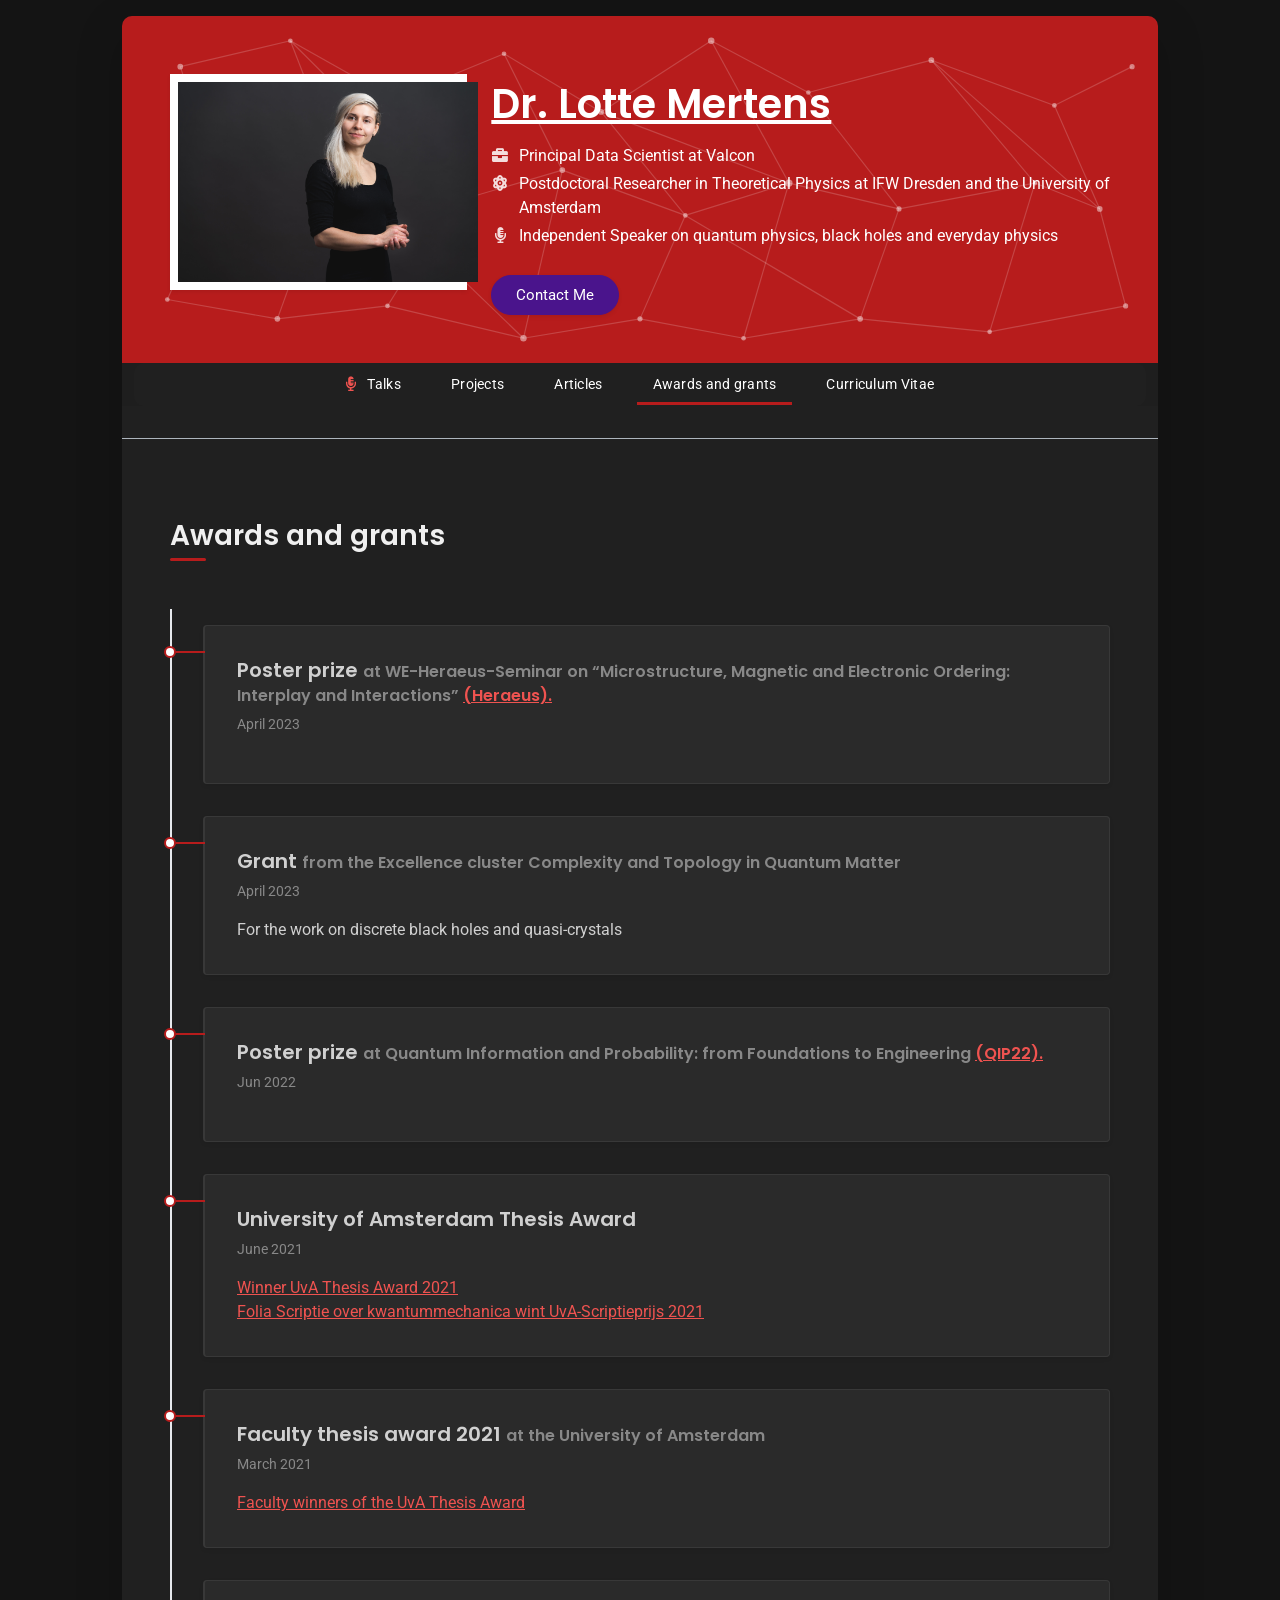
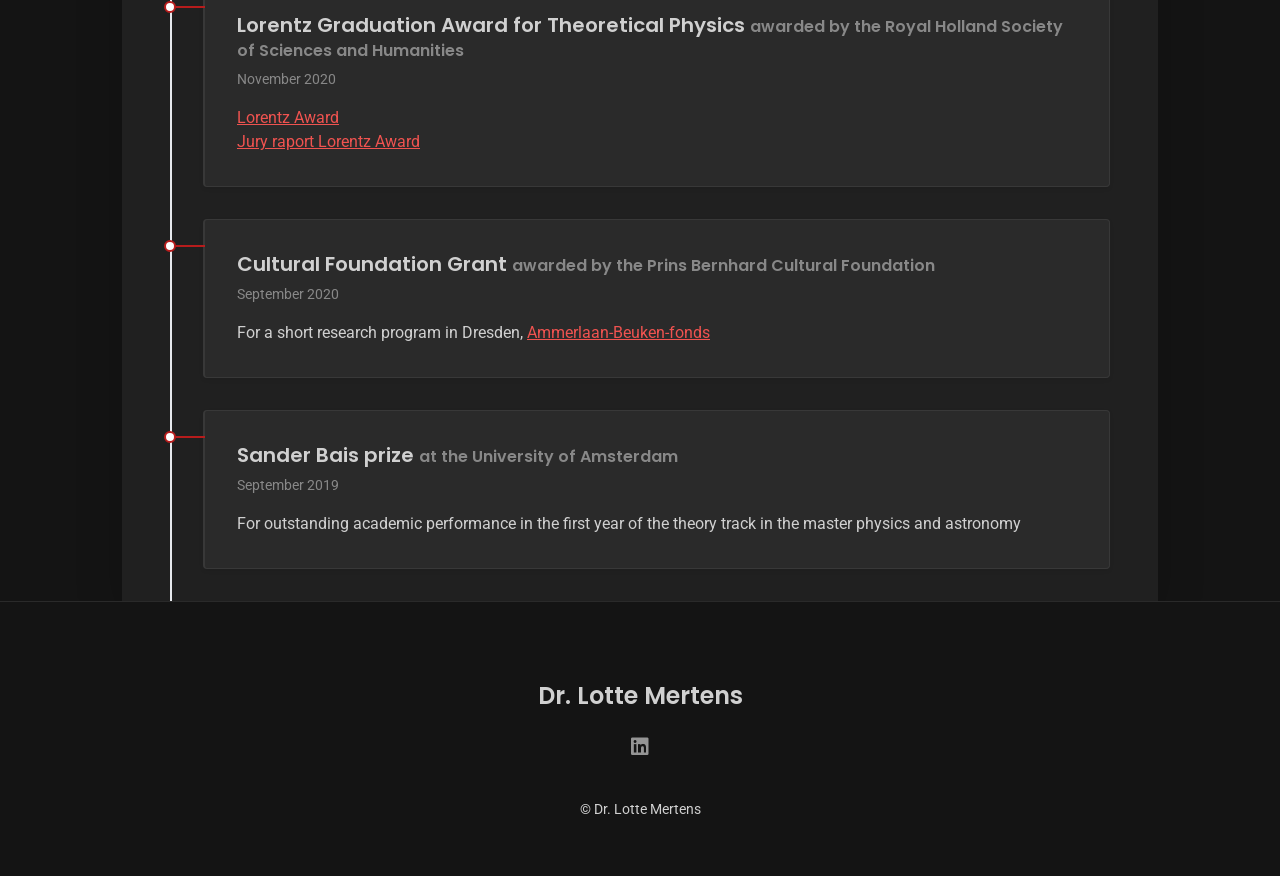
==== commit 40a574f6: "Update speaking topics, contact email, and postdoc start date - Speaking topics: quantum physics, bl" ====
--- a/AG.html
+++ b/AG.html
@@ -42,7 +42,7 @@
         <ul class="hero-roles" data-aos="fade-left" data-aos-delay="100">
           <li><i class="fas fa-briefcase"></i>Principal Data Scientist at Valcon</li>
           <li><i class="fas fa-atom"></i>Postdoctoral Researcher in Theoretical Physics at IFW Dresden and the University of Amsterdam</li>
-          <li><i class="fas fa-microphone-alt"></i>Independent Speaker on quantum physics, black holes and AI</li>
+          <li><i class="fas fa-microphone-alt"></i>Independent Speaker on quantum physics, black holes and everyday physics</li>
         </ul>
         <div class="d-print-none" data-aos="fade-left" data-aos-delay="200"><!-- <a class="btn btn-light shadow-sm mt-1 me-1" href="CV.pdf" target="_blank">Download CV</a> --><a class="btn btn-success shadow-sm mt-1" href="#contact">Contact Me</a></div>
       </div>
